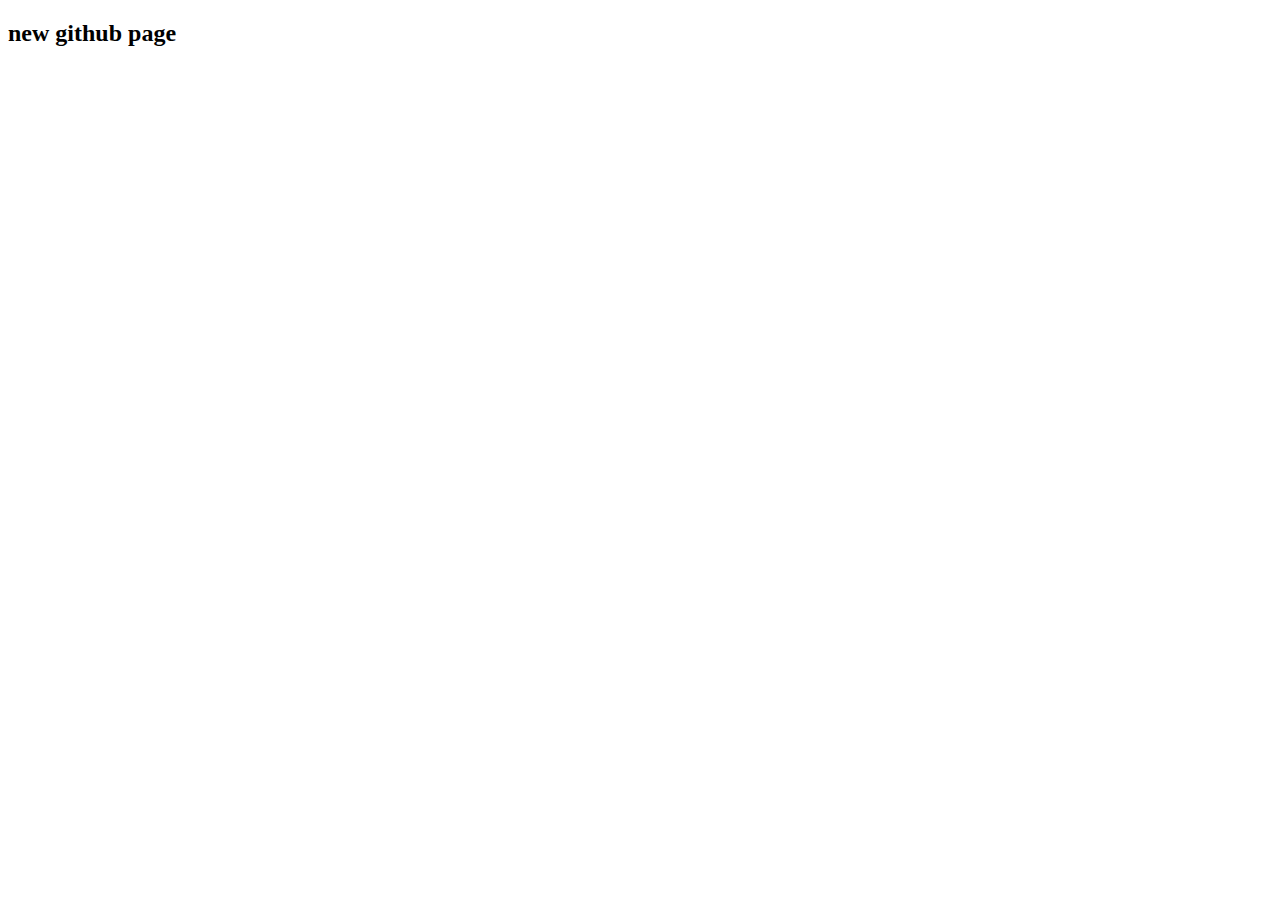
==== index.html @ 8d7c7c90 "feat: gh-pages" ====
<!DOCTYPE html>
<html lang="en">
<head>
    <meta charset="UTF-8">
    <meta http-equiv="X-UA-Compatible" content="IE=edge">
    <meta name="viewport" content="width=device-width, initial-scale=1.0">
    <title>Document</title>
</head>
<body>
    <h2>new github page</h2>
</body>
</html>
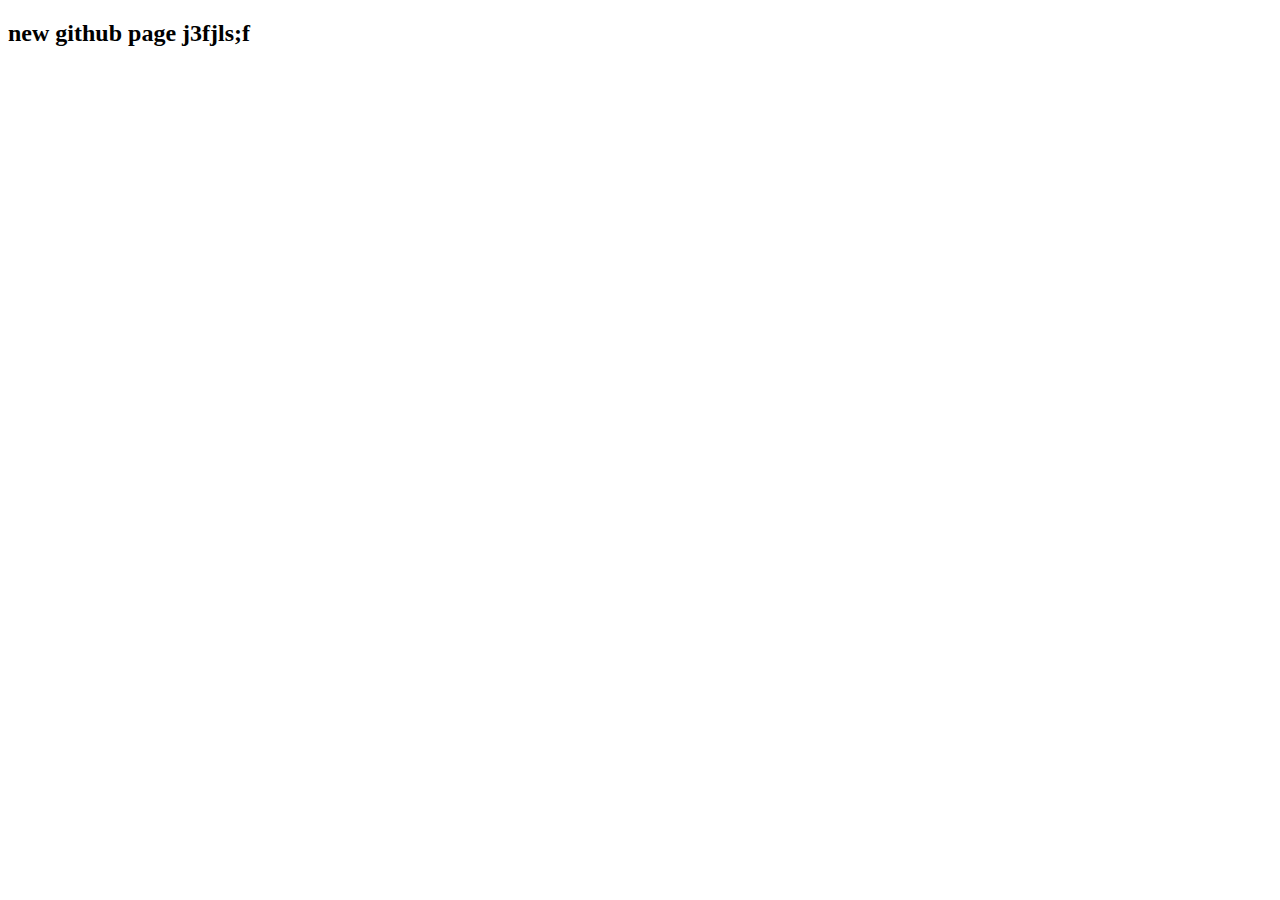
==== commit dab5af0b: "feat: new test" ====
--- a/index.html
+++ b/index.html
@@ -7,6 +7,8 @@
     <title>Document</title>
 </head>
 <body>
-    <h2>new github page</h2>
+    <h2>new github page
+        j3fjls;f
+    </h2>
 </body>
 </html>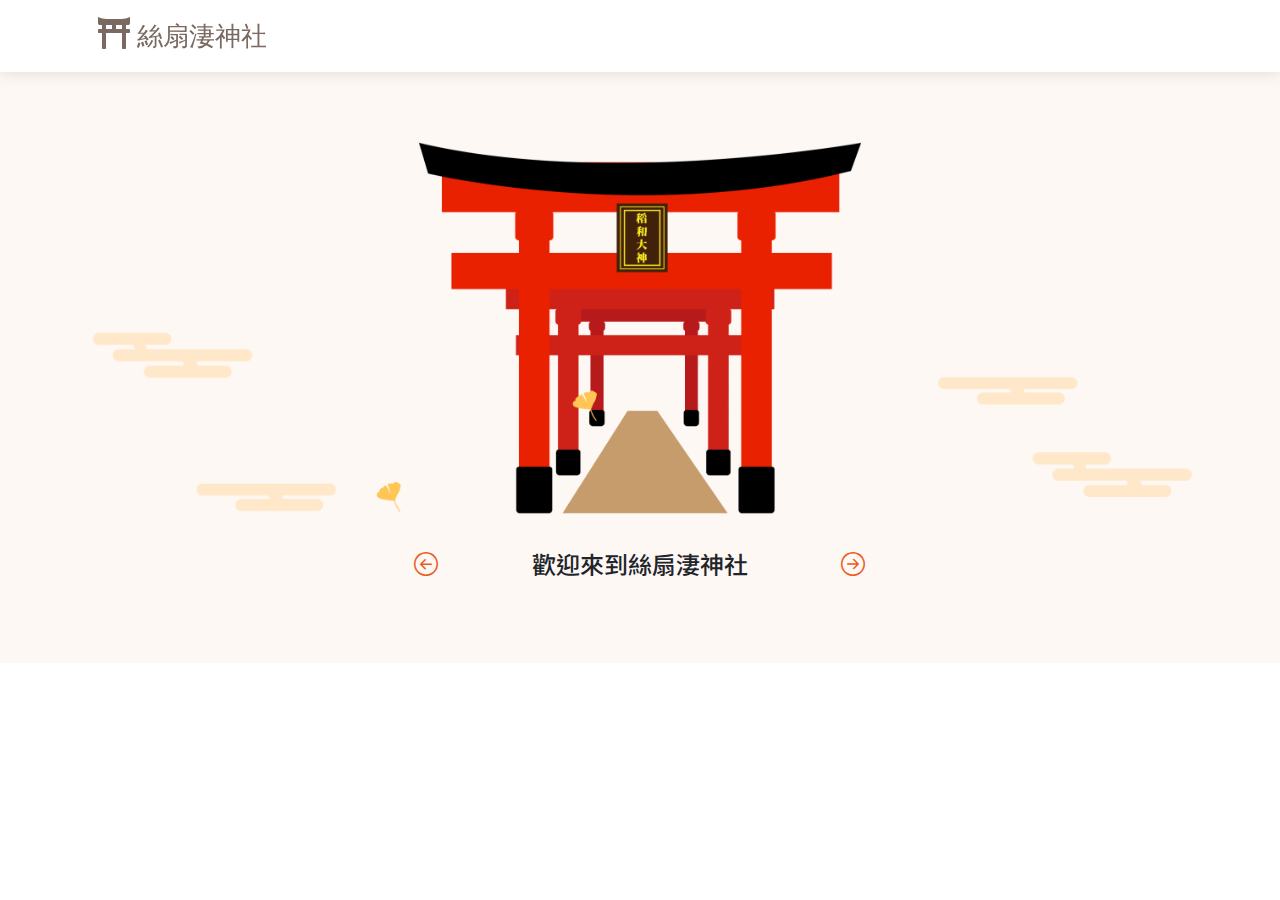
==== commit f10c9870: "index.html version 1" ====
--- a/index.html
+++ b/index.html
@@ -1,14 +1,268 @@
+<?php session_start(); ?>
 <!DOCTYPE html>
 <html lang="en">
+
 <head>
-    <meta charset="UTF-8">
-    <meta http-equiv="X-UA-Compatible" content="IE=edge">
-    <meta name="viewport" content="width=device-width, initial-scale=1.0">
-    <title>Document</title>
+  <meta charset="utf-8">
+  <meta content="width=device-width, initial-scale=1.0" name="viewport">
+
+  <title>絲扇淒神社</title>
+  <meta content="" name="description">
+  <meta content="" name="keywords">
+
+  <!-- Favicons -->
+  <link href="img/favicon.png" rel="icon">
+  <link href="img/apple-touch-icon.png" rel="apple-touch-icon">
+
+  <!-- Google Fonts -->
+  <link
+    href="https://fonts.googleapis.com/css?family=Open+Sans:300,300i,400,400i,600,600i,700,700i|Raleway:300,300i,400,400i,600,600i,700,700i"
+    rel="stylesheet">
+
+  <!-- Vendor CSS Files -->
+  <link rel="stylesheet" href="vendor/aos/aos.css">
+  <link rel="stylesheet" href="vendor/bootstrap/css/bootstrap.min.css">
+  <link rel="stylesheet" href="vendor/bootstrap-icons/bootstrap-icons.css">
+  <link rel="stylesheet" href="vendor/boxicons/css/boxicons.min.css">
+  <link rel="stylesheet" href="vendor/glightbox/css/glightbox.min.css">
+  <link rel="stylesheet" href="vendor/swiper/swiper-bundle.min.css">
+
+  <!-- Template Main CSS File -->
+  <link rel="stylesheet" href="css/style.css">
+  <link rel="stylesheet" href="css/style1.css">
+  <link rel="stylesheet" href="css/templatemo-style.css">
+  <link rel="stylesheet" href="fontawesome/css/all.min.css">
+
+  <script src="https://ajax.googleapis.com/ajax/libs/jquery/3.6.0/jquery.min.js"></script>
+
+  <style>
+    @import url(https://fonts.googleapis.com/css?family=Noto+Sans+TC);
+
+    .bgcolor {
+      background-color: #fef8f5;
+    }
+
+    .btn-get-next {
+      border: #fff;
+      color: #eb5d1e;
+      background-color: #fef8f5;
+      letter-spacing: 1px;
+      display: inline-block;
+      border-radius: 4px;
+    }
+
+    .btn-enter {
+      border: #fff;
+      color: #fef8f5;
+      background-color: #eb5d1e;
+      letter-spacing: 1px;
+      display: inline-block;
+      border-radius: 6px;
+    }
+
+    #word {
+      font-family: "Noto Sans TC", sans-serif;
+    }
+  </style>
 </head>
+
 <body>
-    <h2>new github page
-        j3fjls;f
-    </h2>
+  <!-- Page Loader -->
+  <div id="loader-wrapper">
+    <div id="loader"></div>
+
+    <div class="loader-section section-left"></div>
+    <div class="loader-section section-right"></div>
+
+  </div>
+  <!-- ======= Header ======= -->
+  <header id="header" class="fixed-top d-flex align-items-center">
+    <div class="container d-flex align-items-center justify-content-between">
+
+      <div class="logo navbar-expand-lg">
+        <div class="container-fluid">
+          <a class="navbar-brand" href="index.php">
+            <i class="fas fa-film mr-2"></i>
+            絲扇淒神社
+          </a>
+        </div>
+      </div>
+    </div>
+  </header><!-- End Header -->
+
+  <!-- ======= Hero Section ======= -->
+  <section class="d-flex align-items-center bgcolor">
+    <div class="container">
+      <div class="row gy-4 pt-3">
+        <div class="col-3 d-flex flex-column justify-content-center">
+          <img src="gif/left-01-01.png" class="img-fluid " alt="">
+        </div>
+        <div class="col-6">
+          <img id="gif" src="gif/1.gif" class="img-fluid " alt="">
+        </div>
+        <div class="col-3">
+          <img src="gif/right-01.png" class="img-fluid " alt="">
+        </div>
+      </div>
+      <div class="row pt-lg-4">
+        <div class="col-4" align="right">
+          <h4><button type="button" class="btn-get-next" id="previous">
+              <i class="bi bi-arrow-left-circle"></i>
+            </button></h4>
+        </div>
+        <div class="col-4" align="center">
+          <h4 id="word">歡迎來到絲扇淒神社</h4>
+        </div>
+        <div class="col-4" align="left">
+          <h4 style="margin-bottom: 4px;"><button type="button" class="btn-get-next" id="next">
+              <i class="bi bi-arrow-right-circle"></i>
+            </button></h4>
+          <button id="enter" class="btn-enter" onclick="location.href='first.php'">進入參觀</button>
+        </div>
+      </div>
+    </div>
+
+  </section><!-- End Hero -->
+
+
+
+
+
+  <a href="#" class="back-to-top d-flex align-items-center justify-content-center"><i
+      class="bi bi-arrow-up-short"></i></a>
+
+  <!-- Vendor JS Files -->
+  <script src="vendor/aos/aos.js"></script>
+  <script src="vendor/bootstrap/js/bootstrap.bundle.min.js"></script>
+  <script src="vendor/glightbox/js/glightbox.min.js"></script>
+  <script src="vendor/isotope-layout/isotope.pkgd.min.js"></script>
+  <script src="vendor/swiper/swiper-bundle.min.js"></script>
+  <script src="vendor/php-email-form/validate.js"></script>
+
+
+  <!-- Template Main JS File -->
+  <script src="js/main.js"></script>
+
+  <script src="js/plugins.js"></script>
+  <script>
+    $(window).on("load", function () {
+      $('body').addClass('loaded');
+    });
+  </script>
+  <script>
+    $(function () {
+      var x = 0;
+      $("#enter").hide();
+      //參拜下一步
+      $("#next").click(function () {
+        x++;
+        document.getElementById("gif").src = "gif/" + x + ".gif";
+        switch (x) {
+          case 1:
+            document.getElementById("word").innerHTML = "通過鳥居時要先鞠躬敬禮<br>再通過，以表示對神明的尊敬";
+            break;
+          case 2:
+            var element = document.getElementById("word");
+            element.innerHTML = "在進入神社前，<br>需在手水舍將雙手洗淨。<br>首先，右手取水倒向左手";
+            break;
+          case 3:
+            document.getElementById("word").innerHTML = "再交換，左手取水倒向右手";
+            break;
+          case 4:
+            document.getElementById("word").innerHTML = "右手舀水至左手掌中，<br>並輕微漱口";
+            break;
+          case 5:
+            document.getElementById("word").innerHTML = "舀水將左手洗淨，<br>並用剩下的水沖洗木柄";
+            break;
+          case 6:
+            document.getElementById("word").innerHTML = "前往神殿正式參拜。<br>記住小秘訣：二拜兩拍手一拜";
+            break;
+          case 7:
+            document.getElementById("word").innerHTML = "將香油錢投入賽錢箱。<br>投五日圓，和神明結緣";
+            break;
+          case 8:
+            document.getElementById("word").innerHTML = "搖動鈴鐺，告知神明你來許願了";
+            break;
+          case 9:
+            document.getElementById("word").innerHTML = "鞠躬兩次";
+            break;
+          case 10:
+            document.getElementById("word").innerHTML = "連續拍兩次手。在心中與神明對話，默念時可以報上自己的<br>名字、年齡、地址和祈求內容";
+            break;
+          case 11:
+            document.getElementById("word").innerHTML = "最後向神明鞠躬，完成參拜儀式";
+            break;
+        }
+        if (x >= 12) {
+          document.getElementById("gif").src = "gif/11.gif";
+          $("#next").hide();
+          $("#enter").show();
+        }
+        else {
+          $("#next").show();
+          $("#enter").hide();
+        }
+      })
+
+      //參拜前一步
+      $("#previous").click(function () {
+        x--;
+        document.getElementById("gif").src = "gif/" + x + ".gif";
+        switch (x) {
+          case 1:
+            document.getElementById("word").innerHTML = "歡迎來到絲扇淒神社";
+            break;
+          case 2:
+            var element = document.getElementById("word");
+            element.innerHTML = "在進入神社前，需在手水舍將雙手洗淨。首先，右手取水倒向左手";
+            break;
+          case 3:
+            document.getElementById("word").innerHTML = "再交換，左手取水倒向右手";
+            break;
+          case 4:
+            document.getElementById("word").innerHTML = "右手舀水至左手掌中，並輕微漱口";
+            break;
+          case 5:
+            document.getElementById("word").innerHTML = "舀水將左手洗淨，並用剩下的水沖洗木柄";
+            break;
+          case 6:
+            document.getElementById("word").innerHTML = "前往神殿正式參拜。記住小秘訣:二拜兩拍手一拜";
+            break;
+          case 7:
+            document.getElementById("word").innerHTML = "將香油錢投入賽錢箱。投五日圓，和神明結緣";
+            break;
+          case 8:
+            document.getElementById("word").innerHTML = "搖動鈴鐺，告知神明你來許願了";
+            break;
+          case 9:
+            document.getElementById("word").innerHTML = "鞠躬兩次";
+            break;
+          case 10:
+            document.getElementById("word").innerHTML = "連續拍兩次手。在心中與神明對話，默念時可以報上自己的名字、年齡、地址和祈求內容";
+            break;
+          case 11:
+            document.getElementById("word").innerHTML = "最後向神明鞠躬，完成參拜儀式";
+            break;
+        }
+        if (x <= 0) {
+          document.getElementById("gif").src = "gif/1.gif";
+          $("#enter").hide();
+        }
+        if (x >= 1 && x <= 11) {
+          $("#next").show();
+          $("#enter").hide();
+        }
+      })
+
+      //參拜進入商城頁
+      $("#enter").click(function () {
+
+      })
+    });
+
+  </script>
+
+
 </body>
+
 </html>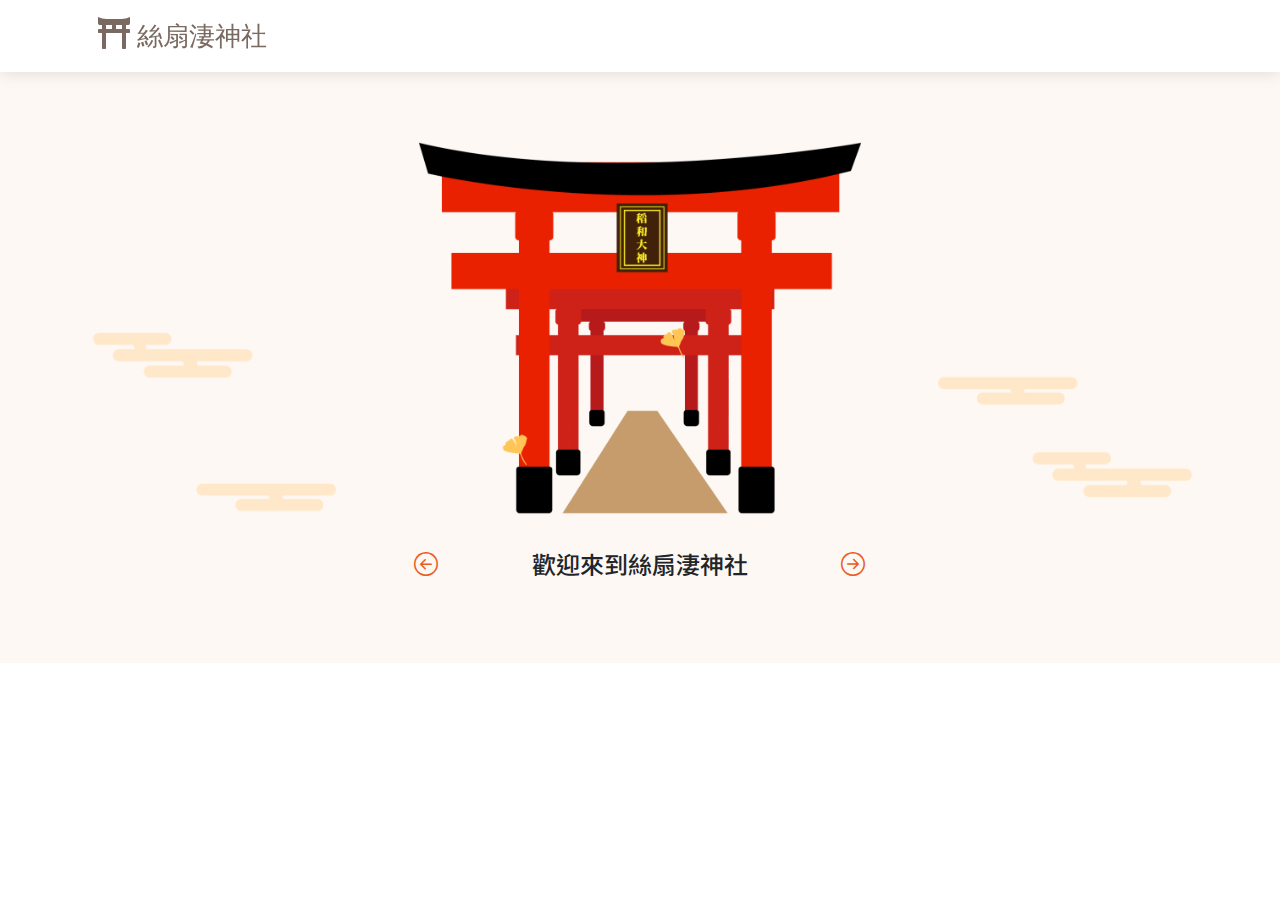
==== commit 13066050: "fix location.href" ====
--- a/index.html
+++ b/index.html
@@ -117,7 +117,7 @@
           <h4 style="margin-bottom: 4px;"><button type="button" class="btn-get-next" id="next">
               <i class="bi bi-arrow-right-circle"></i>
             </button></h4>
-          <button id="enter" class="btn-enter" onclick="location.href='first.php'">進入參觀</button>
+          <button id="enter" class="btn-enter" onclick="location.href='first.html'">進入參觀</button>
         </div>
       </div>
     </div>
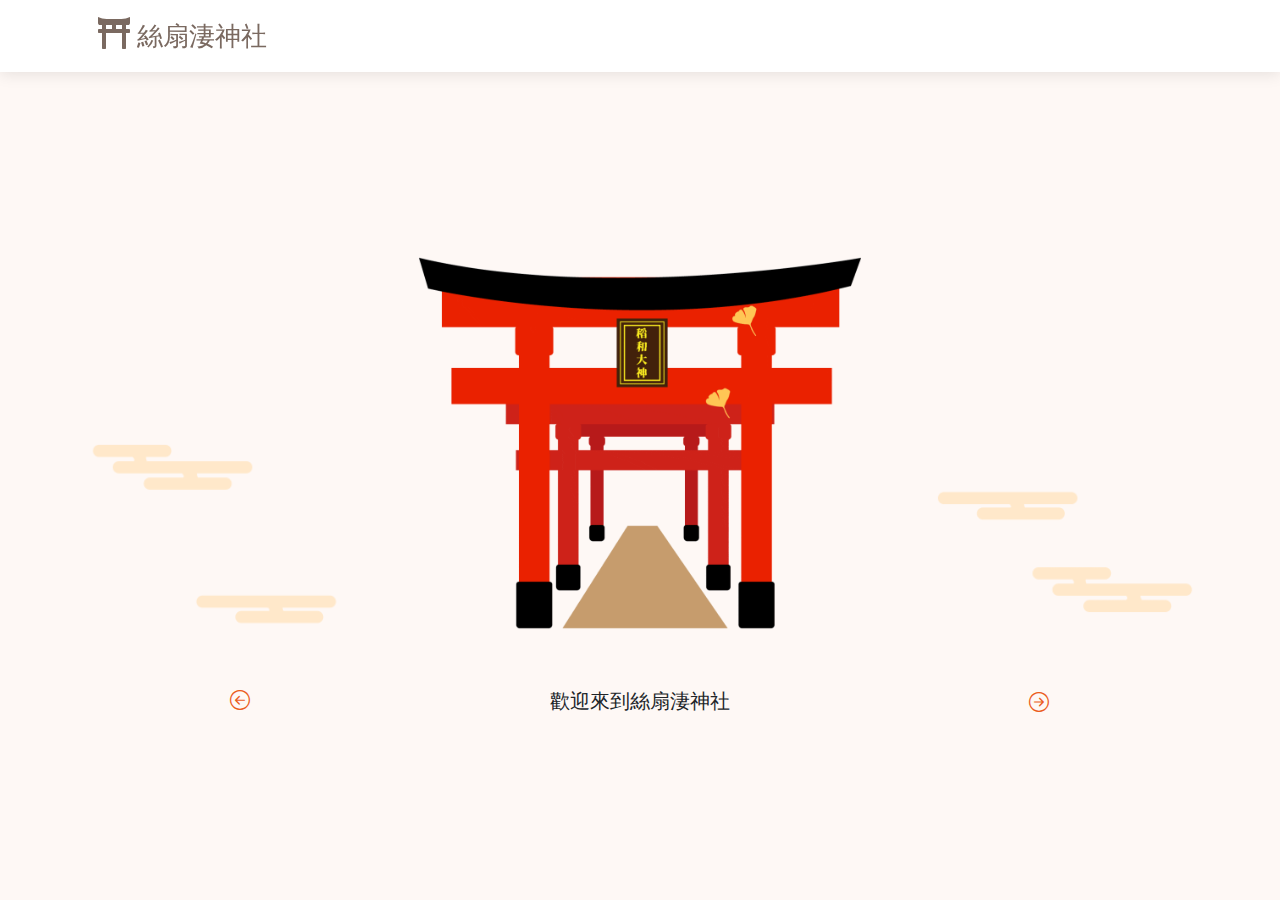
==== commit a711c7a8: "index.html version 2" ====
--- a/index.html
+++ b/index.html
@@ -1,4 +1,3 @@
-<?php session_start(); ?>
 <!DOCTYPE html>
 <html lang="en">
 
@@ -36,11 +35,31 @@
   <script src="https://ajax.googleapis.com/ajax/libs/jquery/3.6.0/jquery.min.js"></script>
 
   <style>
+    html,
+    body {
+      margin: 0;
+      height: 100%;
+      background-color: #fef8f5;
+    }
+
+    @media screen and (max-width: 992px) {
+      html,
+      body {
+        background-image: url('gif/left-01-01.png');
+        background-size: 100% 100%;
+      }
+    }
+
+    section {
+      position: absolute;
+      margin: auto;
+      left: 0;
+      right: 0;
+      top: 0;
+      bottom: 0;
+    }
+
     @import url(https://fonts.googleapis.com/css?family=Noto+Sans+TC);
-
-    .bgcolor {
-      background-color: #fef8f5;
-    }
 
     .btn-get-next {
       border: #fff;
@@ -57,7 +76,11 @@
       background-color: #eb5d1e;
       letter-spacing: 1px;
       display: inline-block;
-      border-radius: 6px;
+      border-radius: 20px;
+      padding-left: 20px;
+      padding-right: 20px;
+      padding-top: 5px;
+      padding-bottom: 5px;
     }
 
     #word {
@@ -70,66 +93,65 @@
   <!-- Page Loader -->
   <div id="loader-wrapper">
     <div id="loader"></div>
-
     <div class="loader-section section-left"></div>
     <div class="loader-section section-right"></div>
-
   </div>
+
   <!-- ======= Header ======= -->
   <header id="header" class="fixed-top d-flex align-items-center">
-    <div class="container d-flex align-items-center justify-content-between">
-
+    <div class="container d-flex align-items-center justify-content-md-start justify-content-center">
       <div class="logo navbar-expand-lg">
         <div class="container-fluid">
-          <a class="navbar-brand" href="index.php">
+          <a class="navbar-brand" href="first.html">
             <i class="fas fa-film mr-2"></i>
             絲扇淒神社
           </a>
         </div>
       </div>
     </div>
-  </header><!-- End Header -->
+  </header>
+  <!-- End Header -->
 
   <!-- ======= Hero Section ======= -->
-  <section class="d-flex align-items-center bgcolor">
+  <section class="d-flex align-items-center">
     <div class="container">
-      <div class="row gy-4 pt-3">
-        <div class="col-3 d-flex flex-column justify-content-center">
+      <div class="row gy-4 pt-lg-5 pt-3">
+        <div class="d-none d-lg-block col-lg-3 d-flex flex-column justify-content-center mt-1">
           <img src="gif/left-01-01.png" class="img-fluid " alt="">
         </div>
-        <div class="col-6">
+        <div class="col-sm-12 col-lg-6 mt-lg-1 mt-sm-5">
           <img id="gif" src="gif/1.gif" class="img-fluid " alt="">
         </div>
-        <div class="col-3">
+        <div class="d-none d-lg-block col-lg-3 mt-1">
           <img src="gif/right-01.png" class="img-fluid " alt="">
         </div>
       </div>
-      <div class="row pt-lg-4">
-        <div class="col-4" align="right">
-          <h4><button type="button" class="btn-get-next" id="previous">
+
+      <div class="row pt-5 justify-content-center align-items-center">
+        <div class="col-2 d-lg-block col-lg-2" align="right">
+          <h5>
+            <button type="button" class="btn-get-next" id="previous">
               <i class="bi bi-arrow-left-circle"></i>
-            </button></h4>
-        </div>
-        <div class="col-4" align="center">
-          <h4 id="word">歡迎來到絲扇淒神社</h4>
-        </div>
-        <div class="col-4" align="left">
-          <h4 style="margin-bottom: 4px;"><button type="button" class="btn-get-next" id="next">
+            </button>
+          </h5>
+        </div>
+        <div class="col-8 col-lg-8" align="center">
+          <h5 id="word">歡迎來到絲扇淒神社</h5>
+        </div>
+        <div class="col-2 d-lg-block col-lg-2" align="left">
+          <h5 style="margin-bottom: 4px;">
+            <button type="button" class="btn-get-next" id="next">
               <i class="bi bi-arrow-right-circle"></i>
-            </button></h4>
-          <button id="enter" class="btn-enter" onclick="location.href='first.html'">進入參觀</button>
+            </button>
+          </h5>
+        </div>
+        <div class="col-12 d-flex justify-content-center align-items-center">
+          <button id="rwdEnter" class="btn-enter mt-3" onclick="location.href='first.html'">進入參觀</button>
         </div>
       </div>
     </div>
-
-  </section><!-- End Hero -->
-
-
-
-
-
-  <a href="#" class="back-to-top d-flex align-items-center justify-content-center"><i
-      class="bi bi-arrow-up-short"></i></a>
+  </section>
+  <!-- End Hero -->
 
   <!-- Vendor JS Files -->
   <script src="vendor/aos/aos.js"></script>
@@ -139,127 +161,97 @@
   <script src="vendor/swiper/swiper-bundle.min.js"></script>
   <script src="vendor/php-email-form/validate.js"></script>
 
-
   <!-- Template Main JS File -->
   <script src="js/main.js"></script>
-
   <script src="js/plugins.js"></script>
+
   <script>
     $(window).on("load", function () {
       $('body').addClass('loaded');
     });
   </script>
   <script>
-    $(function () {
-      var x = 0;
-      $("#enter").hide();
-      //參拜下一步
-      $("#next").click(function () {
-        x++;
+    let x = 1;
+    $("#rwdEnter").hide();
+    $("#next").click(function () {
+      x++;
+
+      // alert(x);
+      change(x);
+      return x;
+    });
+    $("#previous").click(function () {
+      x--;
+
+      // alert(x);
+      change(x);
+      return x;
+    });
+
+    function change(x) {
+      if (x <= 1) {
+        document.getElementById("gif").src = "gif/1.gif";
+      }
+      else if (x >= 12) {
+        document.getElementById("gif").src = "gif/11.gif";
+      }
+      else {
         document.getElementById("gif").src = "gif/" + x + ".gif";
-        switch (x) {
-          case 1:
-            document.getElementById("word").innerHTML = "通過鳥居時要先鞠躬敬禮<br>再通過，以表示對神明的尊敬";
-            break;
-          case 2:
-            var element = document.getElementById("word");
-            element.innerHTML = "在進入神社前，<br>需在手水舍將雙手洗淨。<br>首先，右手取水倒向左手";
-            break;
-          case 3:
-            document.getElementById("word").innerHTML = "再交換，左手取水倒向右手";
-            break;
-          case 4:
-            document.getElementById("word").innerHTML = "右手舀水至左手掌中，<br>並輕微漱口";
-            break;
-          case 5:
-            document.getElementById("word").innerHTML = "舀水將左手洗淨，<br>並用剩下的水沖洗木柄";
-            break;
-          case 6:
-            document.getElementById("word").innerHTML = "前往神殿正式參拜。<br>記住小秘訣：二拜兩拍手一拜";
-            break;
-          case 7:
-            document.getElementById("word").innerHTML = "將香油錢投入賽錢箱。<br>投五日圓，和神明結緣";
-            break;
-          case 8:
-            document.getElementById("word").innerHTML = "搖動鈴鐺，告知神明你來許願了";
-            break;
-          case 9:
-            document.getElementById("word").innerHTML = "鞠躬兩次";
-            break;
-          case 10:
-            document.getElementById("word").innerHTML = "連續拍兩次手。在心中與神明對話，默念時可以報上自己的<br>名字、年齡、地址和祈求內容";
-            break;
-          case 11:
-            document.getElementById("word").innerHTML = "最後向神明鞠躬，完成參拜儀式";
-            break;
-        }
-        if (x >= 12) {
-          document.getElementById("gif").src = "gif/11.gif";
-          $("#next").hide();
-          $("#enter").show();
-        }
-        else {
-          $("#next").show();
-          $("#enter").hide();
-        }
-      })
-
-      //參拜前一步
-      $("#previous").click(function () {
-        x--;
-        document.getElementById("gif").src = "gif/" + x + ".gif";
-        switch (x) {
-          case 1:
-            document.getElementById("word").innerHTML = "歡迎來到絲扇淒神社";
-            break;
-          case 2:
-            var element = document.getElementById("word");
-            element.innerHTML = "在進入神社前，需在手水舍將雙手洗淨。首先，右手取水倒向左手";
-            break;
-          case 3:
-            document.getElementById("word").innerHTML = "再交換，左手取水倒向右手";
-            break;
-          case 4:
-            document.getElementById("word").innerHTML = "右手舀水至左手掌中，並輕微漱口";
-            break;
-          case 5:
-            document.getElementById("word").innerHTML = "舀水將左手洗淨，並用剩下的水沖洗木柄";
-            break;
-          case 6:
-            document.getElementById("word").innerHTML = "前往神殿正式參拜。記住小秘訣:二拜兩拍手一拜";
-            break;
-          case 7:
-            document.getElementById("word").innerHTML = "將香油錢投入賽錢箱。投五日圓，和神明結緣";
-            break;
-          case 8:
-            document.getElementById("word").innerHTML = "搖動鈴鐺，告知神明你來許願了";
-            break;
-          case 9:
-            document.getElementById("word").innerHTML = "鞠躬兩次";
-            break;
-          case 10:
-            document.getElementById("word").innerHTML = "連續拍兩次手。在心中與神明對話，默念時可以報上自己的名字、年齡、地址和祈求內容";
-            break;
-          case 11:
-            document.getElementById("word").innerHTML = "最後向神明鞠躬，完成參拜儀式";
-            break;
-        }
-        if (x <= 0) {
-          document.getElementById("gif").src = "gif/1.gif";
-          $("#enter").hide();
-        }
-        if (x >= 1 && x <= 11) {
-          $("#next").show();
-          $("#enter").hide();
-        }
-      })
-
-      //參拜進入商城頁
-      $("#enter").click(function () {
-
-      })
-    });
-
+      }
+
+      if (x >= 12) {
+        // document.getElementById("gif").src = "gif/11.gif";
+        $("#next").hide();
+        $("#rwdEnter").show();
+      }
+      if (x <= 1) {
+        $("#previous").hide();
+        // document.getElementById("gif").src = "gif/1.gif";
+        $("#rwdEnter").hide();
+      }
+      if (x >= 1 && x <= 11) {
+        $("#previous").show();
+        $("#next").show();
+        $("#rwdEnter").hide();
+      }
+
+      switch (x) {
+        case 1:
+          document.getElementById("word").innerHTML = "通過鳥居時要先鞠躬敬禮再通過，以表示對神明的尊敬";
+          break;
+        case 2:
+          var element = document.getElementById("word");
+          element.innerHTML = "在進入神社前，需在手水舍將雙手洗淨。首先，右手取水倒向左手";
+          break;
+        case 3:
+          document.getElementById("word").innerHTML = "再交換，左手取水倒向右手";
+          break;
+        case 4:
+          document.getElementById("word").innerHTML = "右手舀水至左手掌中，並輕微漱口";
+          break;
+        case 5:
+          document.getElementById("word").innerHTML = "舀水將左手洗淨，並用剩下的水沖洗木柄";
+          break;
+        case 6:
+          document.getElementById("word").innerHTML = "前往神殿正式參拜。記住小秘訣：二拜兩拍手一拜";
+          break;
+        case 7:
+          document.getElementById("word").innerHTML = "將香油錢投入賽錢箱。投五日圓，和神明結緣";
+          break;
+        case 8:
+          document.getElementById("word").innerHTML = "搖動鈴鐺，告知神明你來許願了";
+          break;
+        case 9:
+          document.getElementById("word").innerHTML = "鞠躬兩次";
+          break;
+        case 10:
+          document.getElementById("word").innerHTML = "連續拍兩次手。在心中與神明對話，默念時可以報上自己的名字、年齡、地址和祈求內容";
+          break;
+        case 11:
+          document.getElementById("word").innerHTML = "最後向神明鞠躬，完成參拜儀式";
+          break;
+      }
+    }
   </script>
 
 
